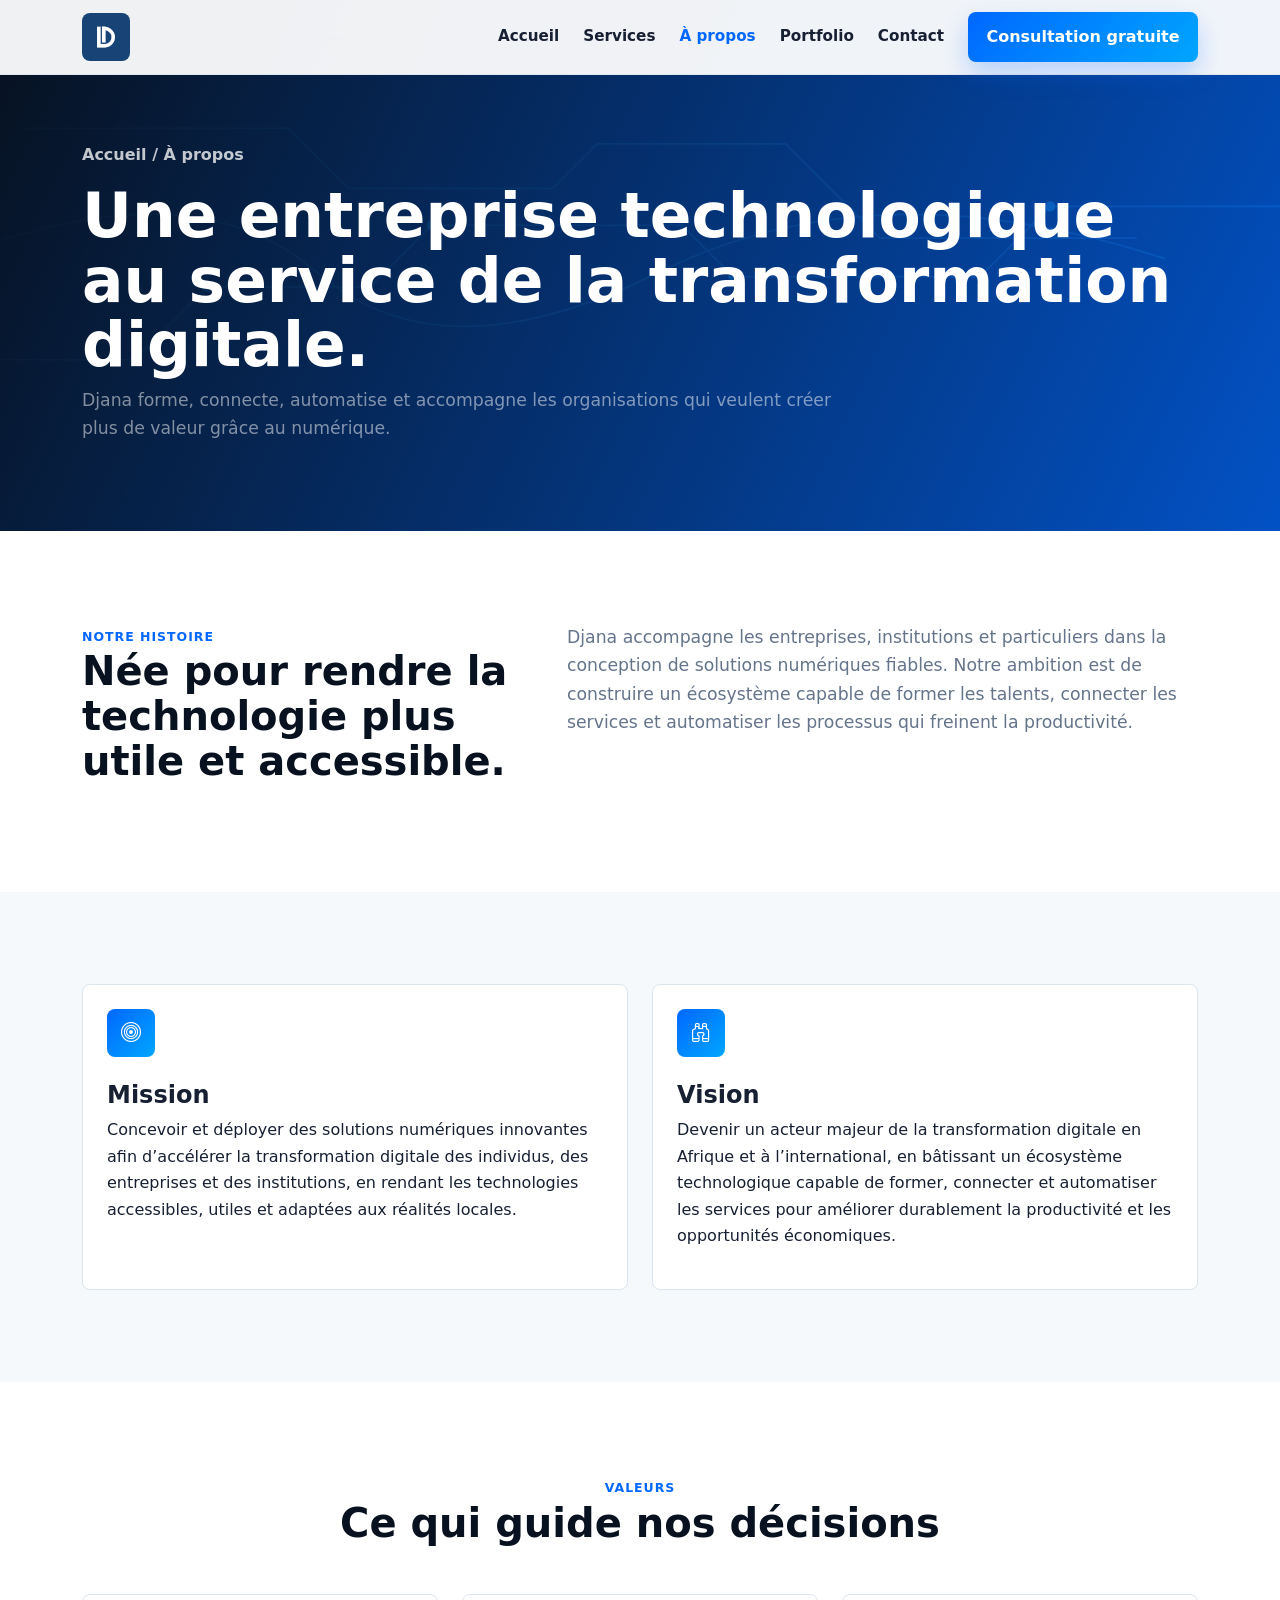
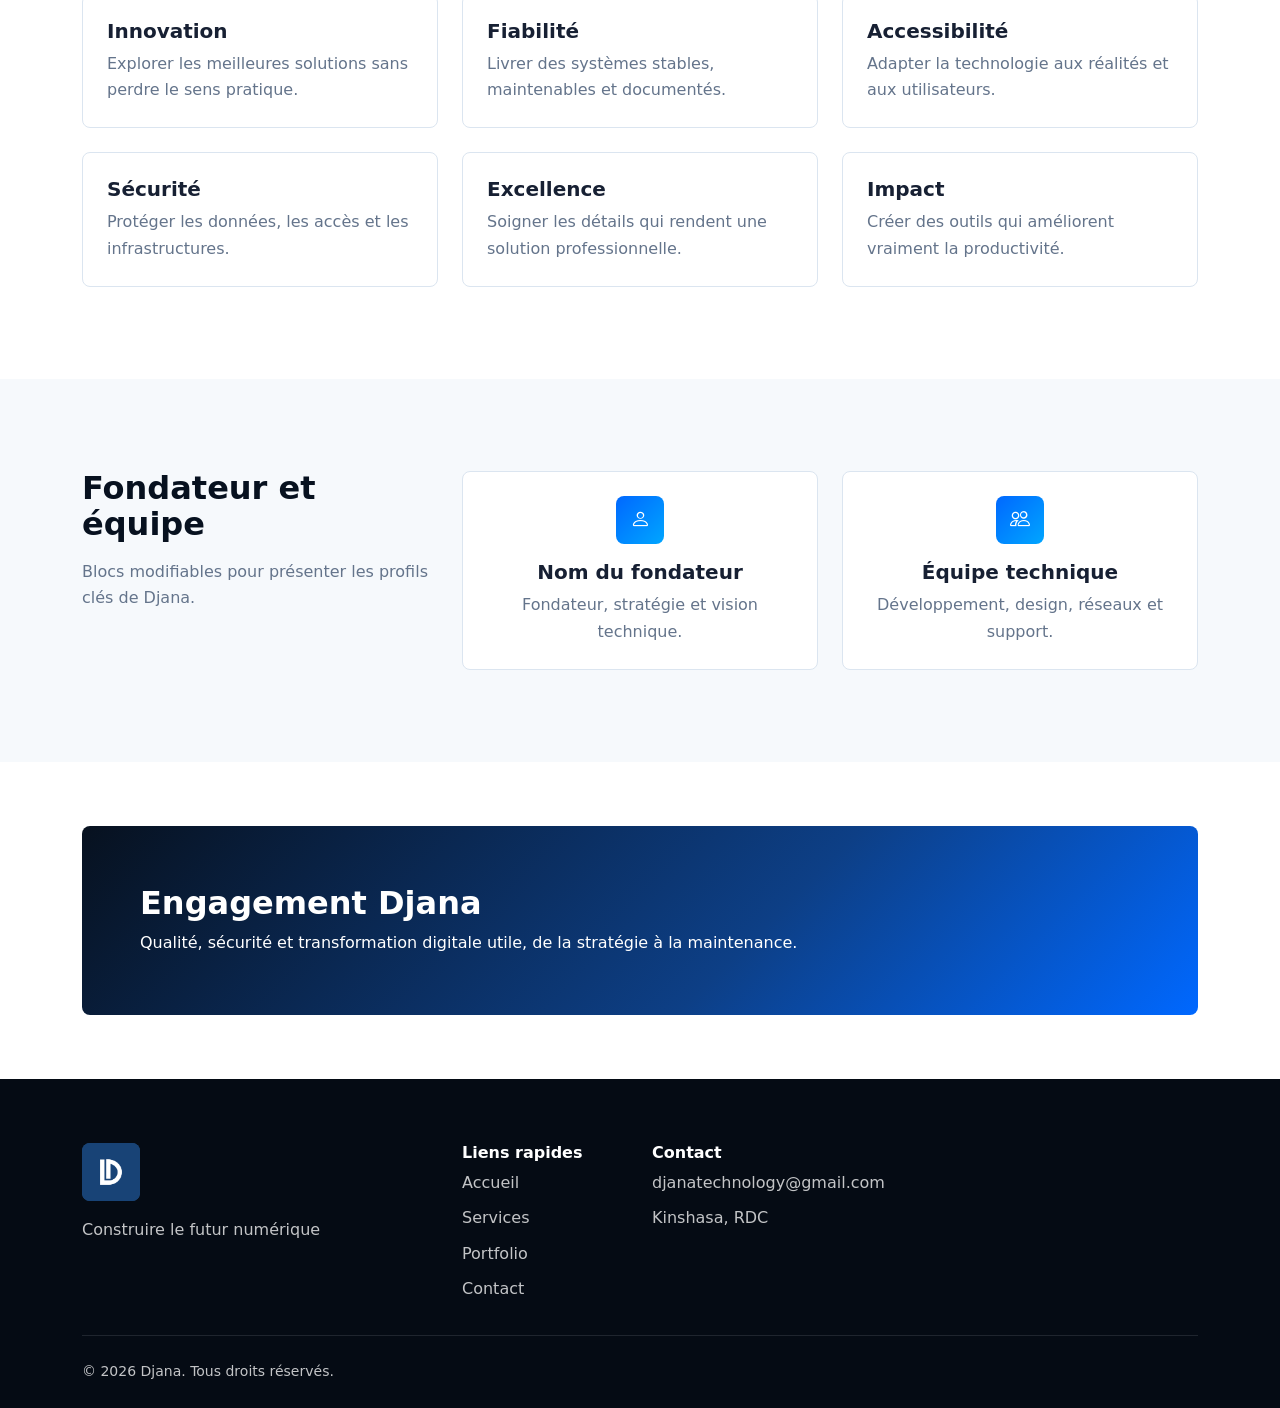
==== about.html @ d336c16b "first commit" ====
<!doctype html>
<html lang="fr">
<head>
  <meta charset="utf-8">
  <meta name="viewport" content="width=device-width, initial-scale=1">
  <title>À propos | Djana</title>
  <link rel="icon" type="image/png" href="assets/images/icon.png">
  <link href="https://cdn.jsdelivr.net/npm/bootstrap@5.3.3/dist/css/bootstrap.min.css" rel="stylesheet">
  <link href="https://cdn.jsdelivr.net/npm/bootstrap-icons@1.11.3/font/bootstrap-icons.css" rel="stylesheet">
  <link href="assets/css/styles.css" rel="stylesheet">
</head>
<body>
  <nav class="navbar navbar-expand-lg fixed-top"><div class="container"><a class="navbar-brand" href="index.html"><img src="assets/images/logo%20bluer.jpg.jpeg" alt="Djana"></a><button class="navbar-toggler" type="button" data-bs-toggle="collapse" data-bs-target="#mainNav" aria-label="Menu"><span class="navbar-toggler-icon"></span></button><div class="collapse navbar-collapse" id="mainNav"><ul class="navbar-nav ms-auto align-items-lg-center gap-lg-2"><li class="nav-item"><a class="nav-link" href="index.html">Accueil</a></li><li class="nav-item"><a class="nav-link" href="services.html">Services</a></li><li class="nav-item"><a class="nav-link active" href="about.html">À propos</a></li><li class="nav-item"><a class="nav-link" href="portfolio.html">Portfolio</a></li><li class="nav-item"><a class="nav-link" href="contact.html">Contact</a></li><li class="nav-item ms-lg-2"><a class="btn btn-primary" href="consultation.html">Consultation gratuite</a></li></ul></div></div></nav>
  <header class="page-hero"><div class="container"><span class="breadcrumb-custom">Accueil / À propos</span><h1 class="mt-3">Une entreprise technologique au service de la transformation digitale.</h1><p class="section-lead text-white-50">Djana forme, connecte, automatise et accompagne les organisations qui veulent créer plus de valeur grâce au numérique.</p></div></header>
  <main>
    <section class="section-padding"><div class="container"><div class="row g-5"><div class="col-lg-5 reveal"><span class="section-kicker">Notre histoire</span><h2 class="section-title display-6">Née pour rendre la technologie plus utile et accessible.</h2></div><div class="col-lg-7 reveal"><p class="section-lead">Djana accompagne les entreprises, institutions et particuliers dans la conception de solutions numériques fiables. Notre ambition est de construire un écosystème capable de former les talents, connecter les services et automatiser les processus qui freinent la productivité.</p></div></div></div></section>
    <section class="section-padding surface"><div class="container"><div class="row g-4"><div class="col-lg-6 reveal"><div class="card-clean p-4"><span class="icon-box mb-4"><i class="bi bi-bullseye"></i></span><h2 class="h4 fw-bold">Mission</h2><p>Concevoir et déployer des solutions numériques innovantes afin d’accélérer la transformation digitale des individus, des entreprises et des institutions, en rendant les technologies accessibles, utiles et adaptées aux réalités locales.</p></div></div><div class="col-lg-6 reveal"><div class="card-clean p-4"><span class="icon-box mb-4"><i class="bi bi-binoculars"></i></span><h2 class="h4 fw-bold">Vision</h2><p>Devenir un acteur majeur de la transformation digitale en Afrique et à l’international, en bâtissant un écosystème technologique capable de former, connecter et automatiser les services pour améliorer durablement la productivité et les opportunités économiques.</p></div></div></div></div></section>
    <section class="section-padding"><div class="container"><div class="text-center mb-5"><span class="section-kicker">Valeurs</span><h2 class="section-title display-6">Ce qui guide nos décisions</h2></div><div class="row g-4"><div class="col-md-4 reveal"><div class="card-clean p-4"><h3 class="h5 fw-bold">Innovation</h3><p class="text-muted-custom mb-0">Explorer les meilleures solutions sans perdre le sens pratique.</p></div></div><div class="col-md-4 reveal"><div class="card-clean p-4"><h3 class="h5 fw-bold">Fiabilité</h3><p class="text-muted-custom mb-0">Livrer des systèmes stables, maintenables et documentés.</p></div></div><div class="col-md-4 reveal"><div class="card-clean p-4"><h3 class="h5 fw-bold">Accessibilité</h3><p class="text-muted-custom mb-0">Adapter la technologie aux réalités et aux utilisateurs.</p></div></div><div class="col-md-4 reveal"><div class="card-clean p-4"><h3 class="h5 fw-bold">Sécurité</h3><p class="text-muted-custom mb-0">Protéger les données, les accès et les infrastructures.</p></div></div><div class="col-md-4 reveal"><div class="card-clean p-4"><h3 class="h5 fw-bold">Excellence</h3><p class="text-muted-custom mb-0">Soigner les détails qui rendent une solution professionnelle.</p></div></div><div class="col-md-4 reveal"><div class="card-clean p-4"><h3 class="h5 fw-bold">Impact</h3><p class="text-muted-custom mb-0">Créer des outils qui améliorent vraiment la productivité.</p></div></div></div></div></section>
    <section class="section-padding surface"><div class="container"><div class="row g-4 align-items-stretch"><div class="col-lg-4 reveal"><h2 class="section-title">Fondateur et équipe</h2><p class="text-muted-custom">Blocs modifiables pour présenter les profils clés de Djana.</p></div><div class="col-md-4 reveal"><div class="card-clean p-4 text-center"><span class="icon-box mb-3"><i class="bi bi-person"></i></span><h3 class="h5 fw-bold">Nom du fondateur</h3><p class="text-muted-custom mb-0">Fondateur, stratégie et vision technique.</p></div></div><div class="col-md-4 reveal"><div class="card-clean p-4 text-center"><span class="icon-box mb-3"><i class="bi bi-people"></i></span><h3 class="h5 fw-bold">Équipe technique</h3><p class="text-muted-custom mb-0">Développement, design, réseaux et support.</p></div></div></div></div></section>
    <section class="section-padding-sm"><div class="container"><div class="cta-band reveal"><h2 class="fw-bold">Engagement Djana</h2><p class="mb-0">Qualité, sécurité et transformation digitale utile, de la stratégie à la maintenance.</p></div></div></section>
  </main>
  <footer class="footer"><div class="container"><div class="row g-4"><div class="col-lg-4"><img class="footer-logo mb-3" src="assets/images/logo%20bluer.jpg.jpeg" alt="Djana"><p>Construire le futur numérique</p></div><div class="col-6 col-lg-2"><h6>Liens rapides</h6><a href="index.html">Accueil</a><a href="services.html">Services</a><a href="portfolio.html">Portfolio</a><a href="contact.html">Contact</a></div><div class="col-lg-3"><h6>Contact</h6><a href="mailto:djanatechnology@gmail.com">djanatechnology@gmail.com</a><span>Kinshasa, RDC</span></div></div><hr class="border-secondary my-4"><p class="mb-0 small">© 2026 Djana. Tous droits réservés.</p></div></footer>
  <button class="back-to-top" aria-label="Retour en haut"><i class="bi bi-arrow-up"></i></button>
  <script src="https://cdn.jsdelivr.net/npm/bootstrap@5.3.3/dist/js/bootstrap.bundle.min.js"></script><script src="assets/js/main.js"></script>
</body>
</html>
---- assets/css/styles.css ----
:root {
  --primary-blue: #0068ff;
  --secondary-blue: #00a6ff;
  --accent-cyan: #25d6ff;
  --dark: #07111f;
  --ink: #172033;
  --light: #f6f9fc;
  --gray: #64748b;
  --line: #dbe5f0;
  --white: #ffffff;
  --success: #16a34a;
  --danger: #dc2626;
  --shadow: 0 18px 48px rgba(8, 24, 48, .11);
  --shadow-soft: 0 12px 30px rgba(8, 24, 48, .08);
}

* { box-sizing: border-box; }
html { scroll-behavior: smooth; }
body {
  margin: 0;
  color: var(--ink);
  font-family: Inter, system-ui, -apple-system, BlinkMacSystemFont, "Segoe UI", sans-serif;
  background: var(--white);
  line-height: 1.65;
}

a { color: inherit; text-decoration: none; }
img { max-width: 100%; display: block; }
.text-muted-custom { color: var(--gray); }
.section-padding { padding: 92px 0; }
.section-padding-sm { padding: 64px 0; }
.section-kicker {
  color: var(--primary-blue);
  font-weight: 800;
  letter-spacing: .08em;
  text-transform: uppercase;
  font-size: .78rem;
}
.section-title {
  color: var(--dark);
  font-weight: 800;
  line-height: 1.12;
  margin-bottom: 1rem;
}
.section-lead {
  color: var(--gray);
  max-width: 760px;
  font-size: 1.08rem;
}

.navbar {
  background: rgba(255, 255, 255, .94);
  backdrop-filter: blur(18px);
  border-bottom: 1px solid rgba(219, 229, 240, .8);
  transition: box-shadow .25s ease, padding .25s ease;
}
.navbar.scrolled { box-shadow: var(--shadow-soft); }
.navbar-brand img {
  height: 48px;
  width: 48px;
  border-radius: 8px;
  object-fit: cover;
}
.nav-link {
  color: var(--ink) !important;
  font-weight: 700;
  font-size: .95rem;
}
.nav-link:hover, .nav-link.active { color: var(--primary-blue) !important; }
.navbar-toggler { border: 0; box-shadow: none !important; }

.btn {
  border-radius: 8px;
  font-weight: 800;
  padding: .82rem 1.15rem;
}
.btn-primary {
  background: linear-gradient(135deg, var(--primary-blue), var(--secondary-blue));
  border: 0;
  box-shadow: 0 12px 24px rgba(0, 104, 255, .24);
}
.btn-primary:hover { transform: translateY(-1px); box-shadow: 0 16px 30px rgba(0, 104, 255, .30); }
.btn-outline-primary {
  color: var(--primary-blue);
  border-color: rgba(0, 104, 255, .35);
}
.btn-outline-primary:hover {
  background: var(--primary-blue);
  border-color: var(--primary-blue);
}
.btn-light-blue {
  color: var(--primary-blue);
  background: rgba(0, 104, 255, .08);
  border: 1px solid rgba(0, 104, 255, .14);
}

.hero {
  position: relative;
  min-height: 92vh;
  display: flex;
  align-items: center;
  overflow: hidden;
  padding: 126px 0 72px;
  color: var(--white);
  background:
    linear-gradient(110deg, rgba(7, 17, 31, .96), rgba(8, 41, 88, .84) 52%, rgba(0, 104, 255, .67)),
    url("../images/hero-technology.svg") center/cover no-repeat;
}
.hero::after {
  content: "";
  position: absolute;
  inset: auto 0 0;
  height: 110px;
  background: linear-gradient(180deg, transparent, rgba(246,249,252,.9));
  pointer-events: none;
}
.hero-content { position: relative; z-index: 1; }
.hero h1 {
  font-size: clamp(2.5rem, 6vw, 5.2rem);
  line-height: .98;
  letter-spacing: 0;
  font-weight: 900;
  max-width: 850px;
}
.hero p {
  color: rgba(255,255,255,.84);
  font-size: clamp(1.05rem, 2vw, 1.35rem);
  max-width: 690px;
}
.hero-metrics {
  display: grid;
  grid-template-columns: repeat(3, minmax(0, 1fr));
  gap: 14px;
  max-width: 720px;
  margin-top: 34px;
}
.hero-metric {
  border: 1px solid rgba(255,255,255,.16);
  background: rgba(255,255,255,.08);
  border-radius: 8px;
  padding: 16px;
}
.hero-metric strong { display: block; font-size: 1.55rem; }
.hero-metric span { color: rgba(255,255,255,.74); font-size: .9rem; }

.surface { background: var(--light); }
.card-clean {
  height: 100%;
  background: var(--white);
  border: 1px solid var(--line);
  border-radius: 8px;
  box-shadow: none;
  transition: transform .22s ease, box-shadow .22s ease, border-color .22s ease;
}
.card-clean:hover {
  transform: translateY(-5px);
  box-shadow: var(--shadow);
  border-color: rgba(0, 104, 255, .24);
}
.icon-box {
  width: 48px;
  height: 48px;
  border-radius: 8px;
  display: inline-flex;
  align-items: center;
  justify-content: center;
  color: var(--white);
  background: linear-gradient(135deg, var(--primary-blue), var(--secondary-blue));
  font-size: 1.25rem;
}
.feature-list {
  list-style: none;
  padding: 0;
  margin: 0;
}
.feature-list li {
  display: flex;
  gap: 10px;
  margin-bottom: 12px;
  color: var(--gray);
}
.feature-list i { color: var(--primary-blue); margin-top: 5px; }
.tech-pill {
  display: inline-flex;
  align-items: center;
  gap: 8px;
  padding: 10px 14px;
  border: 1px solid var(--line);
  background: var(--white);
  border-radius: 8px;
  font-weight: 800;
  margin: 6px;
}
.process-step {
  position: relative;
  padding-left: 68px;
  min-height: 70px;
}
.process-step .number {
  position: absolute;
  left: 0;
  top: 0;
  width: 48px;
  height: 48px;
  border-radius: 8px;
  display: grid;
  place-items: center;
  background: var(--dark);
  color: var(--white);
  font-weight: 900;
}
.stat-number {
  color: var(--dark);
  font-weight: 900;
  font-size: clamp(2rem, 4vw, 3.2rem);
}
.testimonial {
  border-left: 4px solid var(--primary-blue);
}
.cta-band {
  color: var(--white);
  background: linear-gradient(135deg, var(--dark), #0d3f86 60%, var(--primary-blue));
  border-radius: 8px;
  padding: clamp(32px, 6vw, 58px);
}
.page-hero {
  padding: 142px 0 72px;
  color: var(--white);
  background:
    linear-gradient(115deg, rgba(7,17,31,.96), rgba(0,104,255,.74)),
    url("../images/page-technology.svg") center/cover no-repeat;
}
.page-hero h1 {
  font-weight: 900;
  line-height: 1.05;
  font-size: clamp(2.2rem, 4.8vw, 4.4rem);
}
.breadcrumb-custom {
  color: rgba(255,255,255,.76);
  font-weight: 700;
}
.portfolio-filter .btn.active {
  color: var(--white);
  background: var(--primary-blue);
  border-color: var(--primary-blue);
}
.project-thumb {
  aspect-ratio: 16/10;
  background: var(--light);
  border-radius: 8px 8px 0 0;
  overflow: hidden;
}
.project-thumb img { width: 100%; height: 100%; object-fit: cover; }
.form-control, .form-select {
  border-radius: 8px;
  border-color: var(--line);
  padding: .86rem .95rem;
}
.form-control:focus, .form-select:focus {
  border-color: var(--primary-blue);
  box-shadow: 0 0 0 .22rem rgba(0,104,255,.12);
}
.form-status {
  display: none;
  border-radius: 8px;
  padding: 12px 14px;
  font-weight: 700;
}
.form-status.success { display: block; color: #065f25; background: #dcfce7; }
.form-status.error { display: block; color: #991b1b; background: #fee2e2; }

.footer {
  background: #050b14;
  color: rgba(255,255,255,.76);
  padding: 64px 0 24px;
}
.footer h6 { color: var(--white); font-weight: 900; }
.footer a { color: rgba(255,255,255,.76); display: block; margin-bottom: 9px; }
.footer a:hover { color: var(--accent-cyan); }
.footer-logo {
  height: 58px;
  width: 58px;
  object-fit: contain;
  background: #1f4b7b;
  border-radius: 8px;
  padding: 0;
}
.social-link {
  width: 38px;
  height: 38px;
  display: inline-flex !important;
  align-items: center;
  justify-content: center;
  margin-right: 8px;
  border: 1px solid rgba(255,255,255,.16);
  border-radius: 8px;
}
.back-to-top {
  position: fixed;
  right: 18px;
  bottom: 18px;
  width: 44px;
  height: 44px;
  border: 0;
  border-radius: 8px;
  color: var(--white);
  background: var(--primary-blue);
  box-shadow: var(--shadow-soft);
  opacity: 0;
  visibility: hidden;
  transform: translateY(10px);
  transition: .2s ease;
  z-index: 1040;
}
.back-to-top.visible {
  opacity: 1;
  visibility: visible;
  transform: translateY(0);
}
.reveal {
  opacity: 0;
  transform: translateY(24px);
  transition: opacity .65s ease, transform .65s ease;
}
.reveal.visible {
  opacity: 1;
  transform: translateY(0);
}

@media (max-width: 991.98px) {
  .section-padding { padding: 72px 0; }
  .hero { min-height: auto; }
  .hero-metrics { grid-template-columns: 1fr; }
  .navbar-collapse {
    padding: 18px 0;
    border-top: 1px solid var(--line);
    margin-top: 12px;
  }
}

@media (max-width: 575.98px) {
  .btn { width: 100%; }
  .btn + .btn { margin-top: 10px; }
  .section-padding { padding: 56px 0; }
  .page-hero { padding-top: 118px; }
}
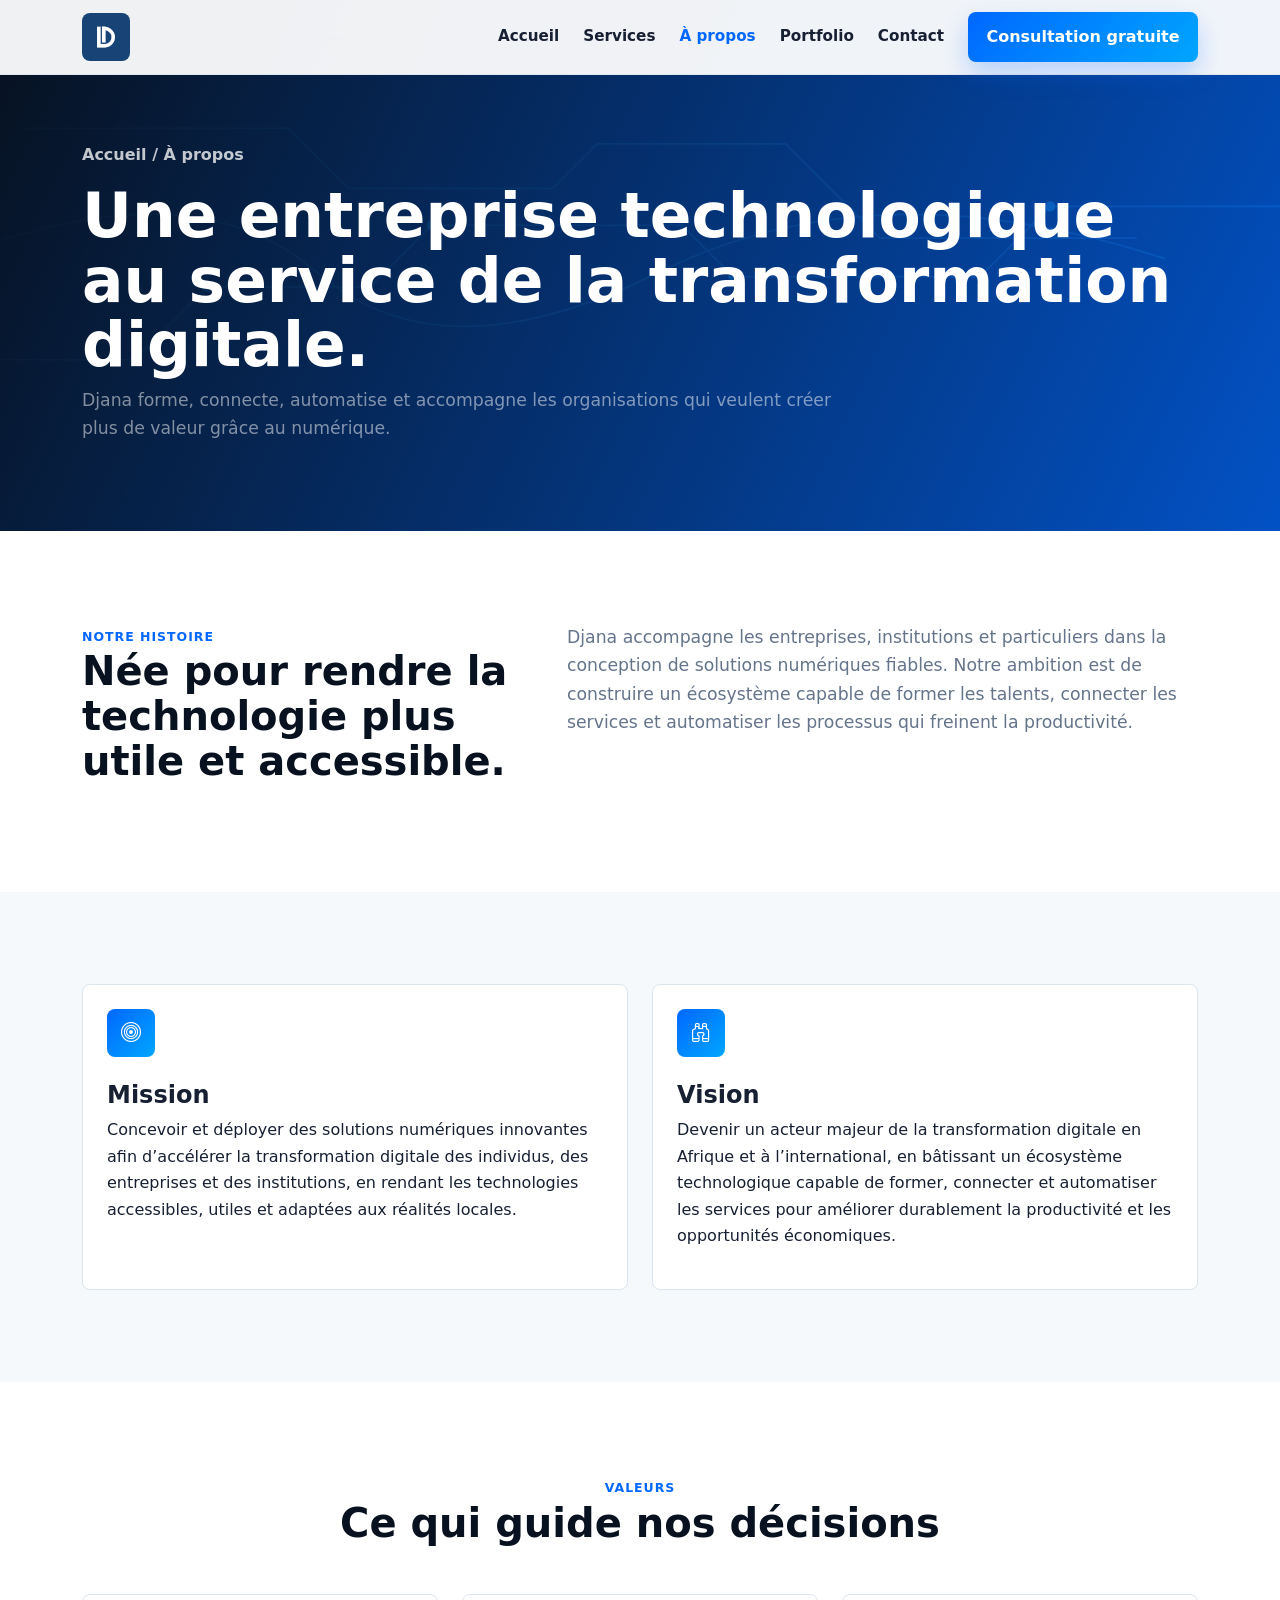
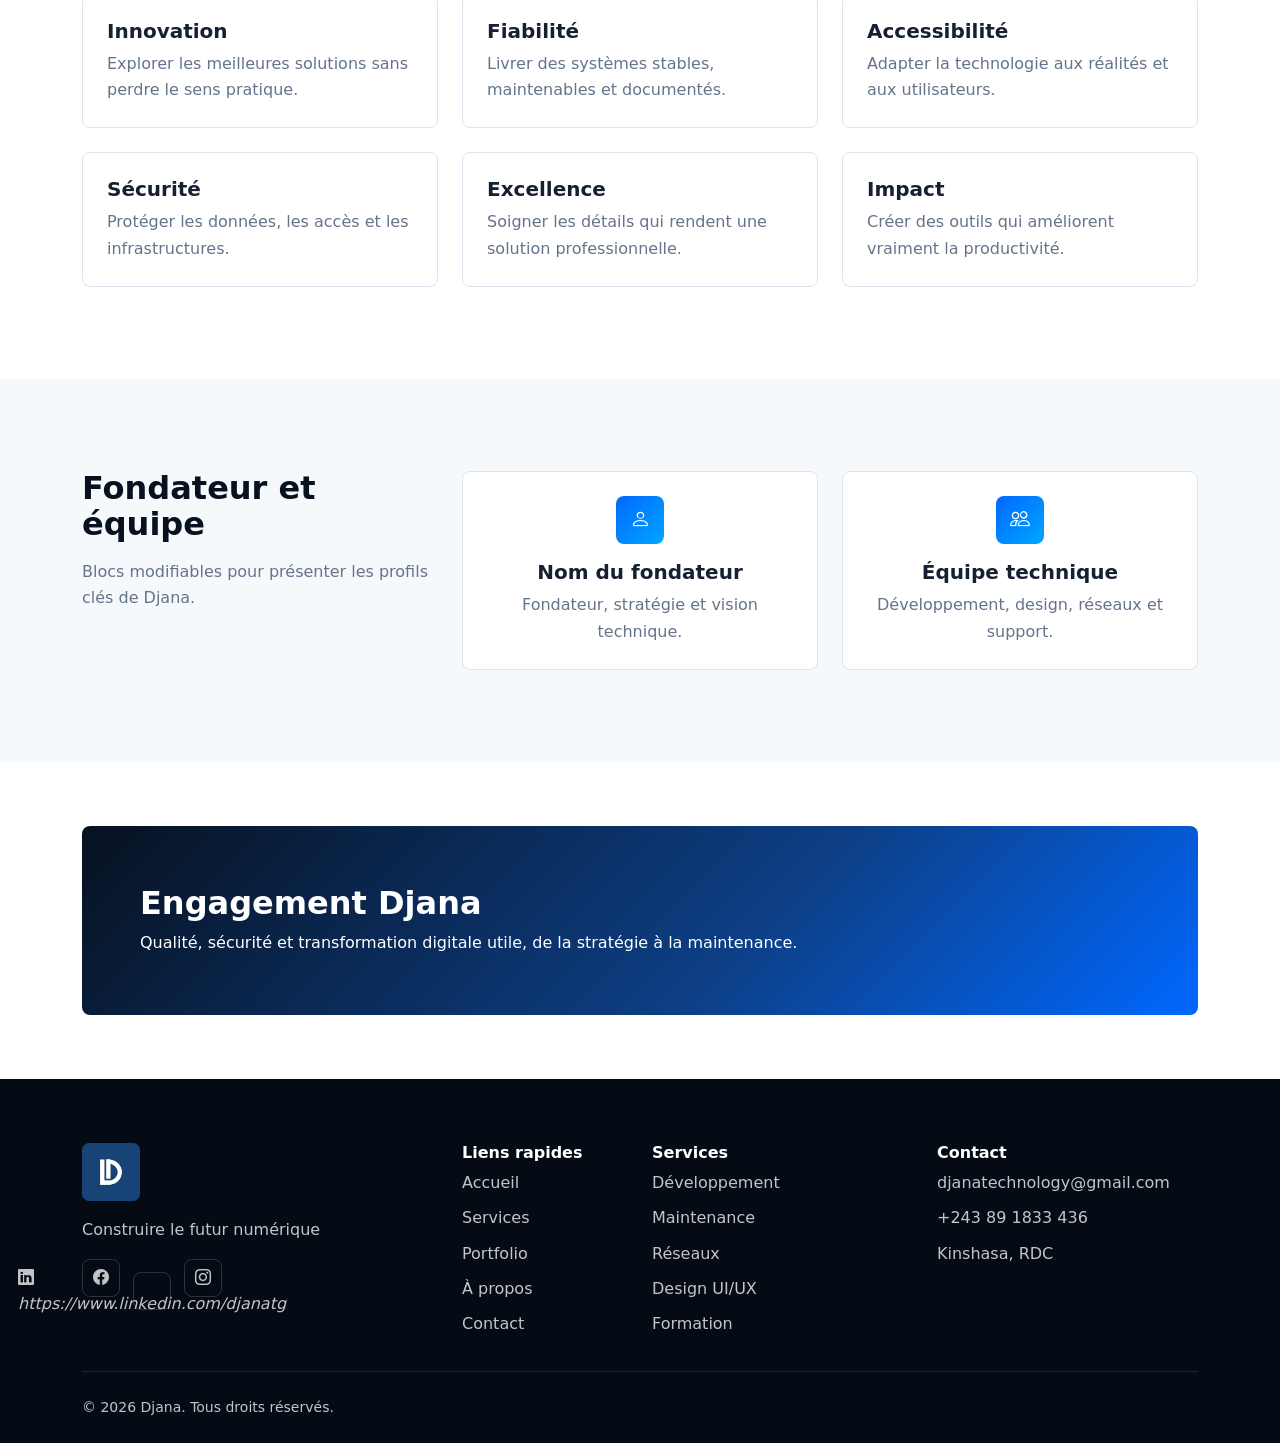
==== commit b08d401d: "ajout du footer central" ====
--- a/about.html
+++ b/about.html
@@ -10,7 +10,7 @@
   <link href="assets/css/styles.css" rel="stylesheet">
 </head>
 <body>
-  <nav class="navbar navbar-expand-lg fixed-top"><div class="container"><a class="navbar-brand" href="index.html"><img src="assets/images/logo%20bluer.jpg.jpeg" alt="Djana"></a><button class="navbar-toggler" type="button" data-bs-toggle="collapse" data-bs-target="#mainNav" aria-label="Menu"><span class="navbar-toggler-icon"></span></button><div class="collapse navbar-collapse" id="mainNav"><ul class="navbar-nav ms-auto align-items-lg-center gap-lg-2"><li class="nav-item"><a class="nav-link" href="index.html">Accueil</a></li><li class="nav-item"><a class="nav-link" href="services.html">Services</a></li><li class="nav-item"><a class="nav-link active" href="about.html">À propos</a></li><li class="nav-item"><a class="nav-link" href="portfolio.html">Portfolio</a></li><li class="nav-item"><a class="nav-link" href="contact.html">Contact</a></li><li class="nav-item ms-lg-2"><a class="btn btn-primary" href="consultation.html">Consultation gratuite</a></li></ul></div></div></nav>
+  <div id="navbar"></div>
   <header class="page-hero"><div class="container"><span class="breadcrumb-custom">Accueil / À propos</span><h1 class="mt-3">Une entreprise technologique au service de la transformation digitale.</h1><p class="section-lead text-white-50">Djana forme, connecte, automatise et accompagne les organisations qui veulent créer plus de valeur grâce au numérique.</p></div></header>
   <main>
     <section class="section-padding"><div class="container"><div class="row g-5"><div class="col-lg-5 reveal"><span class="section-kicker">Notre histoire</span><h2 class="section-title display-6">Née pour rendre la technologie plus utile et accessible.</h2></div><div class="col-lg-7 reveal"><p class="section-lead">Djana accompagne les entreprises, institutions et particuliers dans la conception de solutions numériques fiables. Notre ambition est de construire un écosystème capable de former les talents, connecter les services et automatiser les processus qui freinent la productivité.</p></div></div></div></section>
@@ -19,8 +19,10 @@
     <section class="section-padding surface"><div class="container"><div class="row g-4 align-items-stretch"><div class="col-lg-4 reveal"><h2 class="section-title">Fondateur et équipe</h2><p class="text-muted-custom">Blocs modifiables pour présenter les profils clés de Djana.</p></div><div class="col-md-4 reveal"><div class="card-clean p-4 text-center"><span class="icon-box mb-3"><i class="bi bi-person"></i></span><h3 class="h5 fw-bold">Nom du fondateur</h3><p class="text-muted-custom mb-0">Fondateur, stratégie et vision technique.</p></div></div><div class="col-md-4 reveal"><div class="card-clean p-4 text-center"><span class="icon-box mb-3"><i class="bi bi-people"></i></span><h3 class="h5 fw-bold">Équipe technique</h3><p class="text-muted-custom mb-0">Développement, design, réseaux et support.</p></div></div></div></div></section>
     <section class="section-padding-sm"><div class="container"><div class="cta-band reveal"><h2 class="fw-bold">Engagement Djana</h2><p class="mb-0">Qualité, sécurité et transformation digitale utile, de la stratégie à la maintenance.</p></div></div></section>
   </main>
-  <footer class="footer"><div class="container"><div class="row g-4"><div class="col-lg-4"><img class="footer-logo mb-3" src="assets/images/logo%20bluer.jpg.jpeg" alt="Djana"><p>Construire le futur numérique</p></div><div class="col-6 col-lg-2"><h6>Liens rapides</h6><a href="index.html">Accueil</a><a href="services.html">Services</a><a href="portfolio.html">Portfolio</a><a href="contact.html">Contact</a></div><div class="col-lg-3"><h6>Contact</h6><a href="mailto:djanatechnology@gmail.com">djanatechnology@gmail.com</a><span>Kinshasa, RDC</span></div></div><hr class="border-secondary my-4"><p class="mb-0 small">© 2026 Djana. Tous droits réservés.</p></div></footer>
+  <div id="footer"></div>
   <button class="back-to-top" aria-label="Retour en haut"><i class="bi bi-arrow-up"></i></button>
-  <script src="https://cdn.jsdelivr.net/npm/bootstrap@5.3.3/dist/js/bootstrap.bundle.min.js"></script><script src="assets/js/main.js"></script>
+  <script src="https://cdn.jsdelivr.net/npm/bootstrap@5.3.3/dist/js/bootstrap.bundle.min.js"></script>
+  <script src="assets/js/components.js"></script>
+  <script src="assets/js/main.js"></script>
 </body>
 </html>
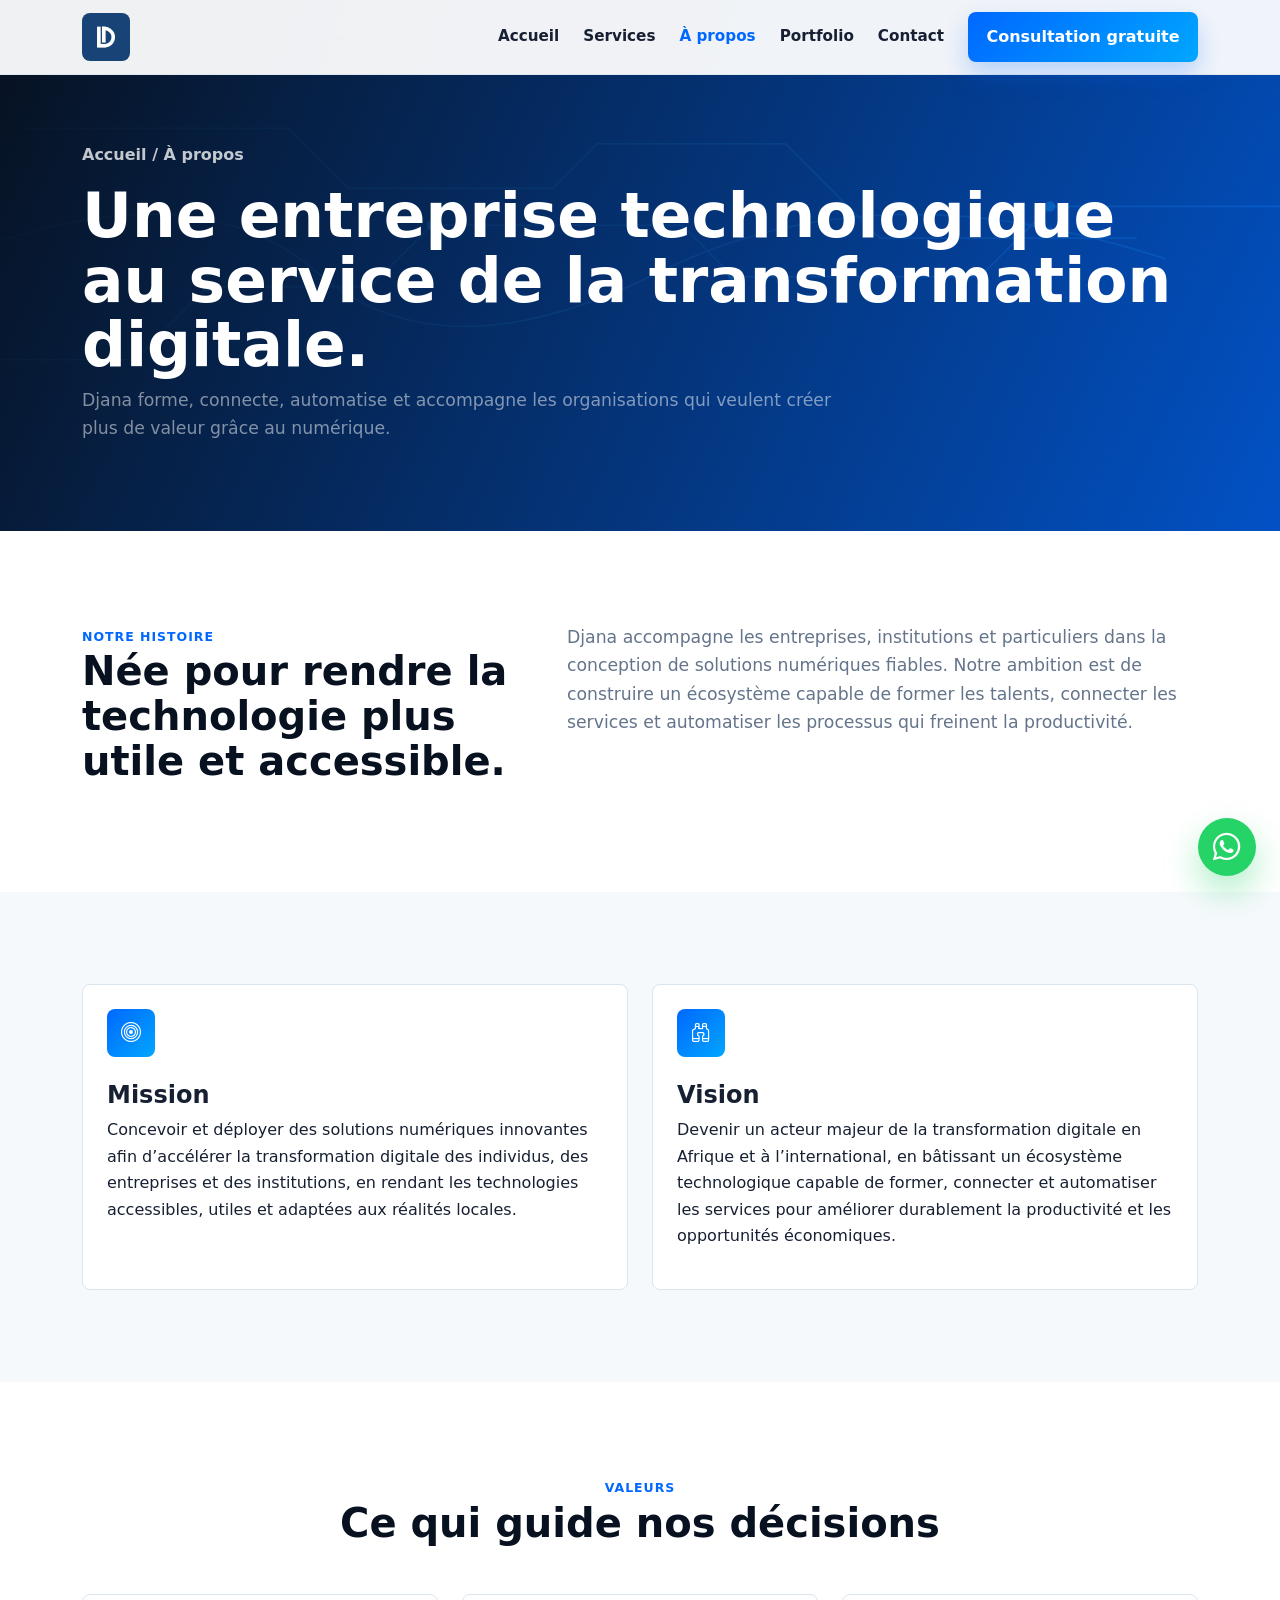
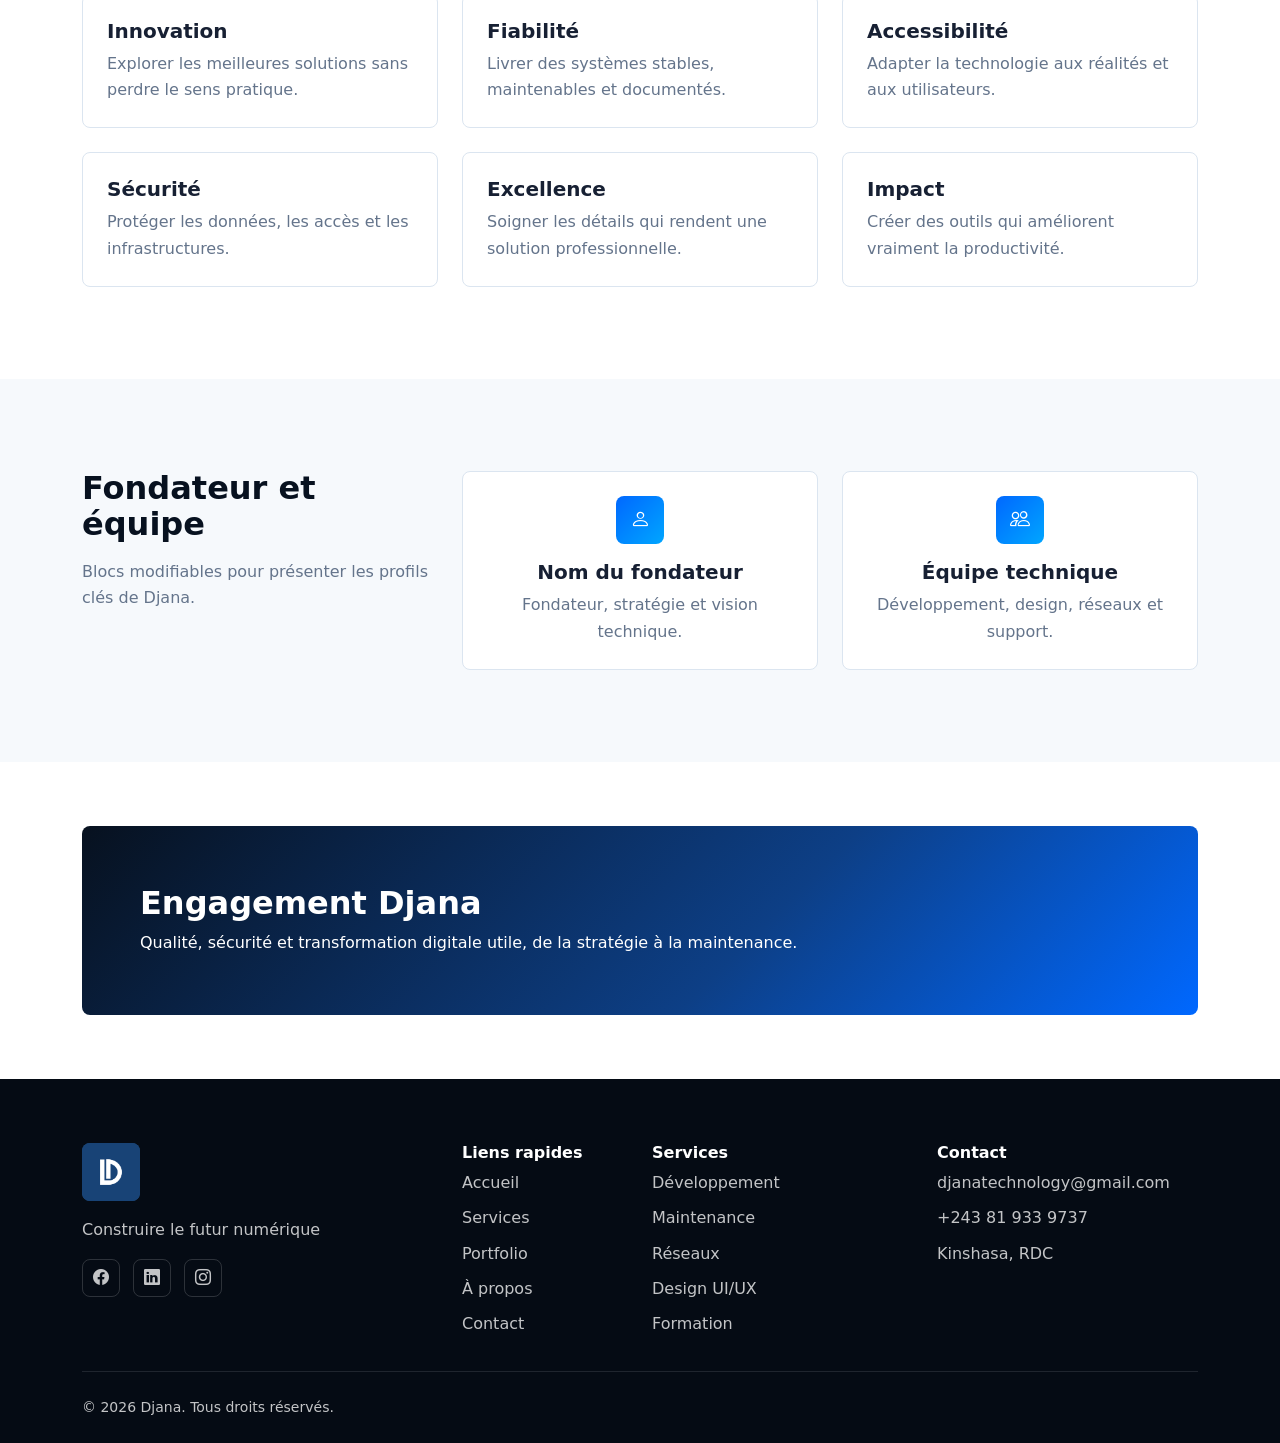
==== commit dae82c96: "config formulaire avec whatsapp" ====
--- a/about.html
+++ b/about.html
@@ -20,6 +20,7 @@
     <section class="section-padding-sm"><div class="container"><div class="cta-band reveal"><h2 class="fw-bold">Engagement Djana</h2><p class="mb-0">Qualité, sécurité et transformation digitale utile, de la stratégie à la maintenance.</p></div></div></section>
   </main>
   <div id="footer"></div>
+  <div id="whatsapp"></div>
   <button class="back-to-top" aria-label="Retour en haut"><i class="bi bi-arrow-up"></i></button>
   <script src="https://cdn.jsdelivr.net/npm/bootstrap@5.3.3/dist/js/bootstrap.bundle.min.js"></script>
   <script src="assets/js/components.js"></script>
--- a/assets/css/styles.css
+++ b/assets/css/styles.css
@@ -295,10 +295,37 @@
   border: 1px solid rgba(255,255,255,.16);
   border-radius: 8px;
 }
+.whatsapp-float {
+  position: fixed;
+  right: 24px;
+  bottom: 24px;
+  z-index: 1060;
+  width: 58px;
+  height: 58px;
+  display: inline-flex;
+  align-items: center;
+  justify-content: center;
+  color: var(--white);
+  background: #25d366;
+  border-radius: 50%;
+  box-shadow: 0 16px 34px rgba(37, 211, 102, .36);
+  font-size: 1.72rem;
+  transition: transform .2s ease, box-shadow .2s ease, background .2s ease;
+}
+.whatsapp-float:hover {
+  color: var(--white);
+  background: #1fbd5a;
+  transform: translateY(-3px) scale(1.04);
+  box-shadow: 0 20px 42px rgba(37, 211, 102, .46);
+}
+.whatsapp-float:focus-visible {
+  outline: 3px solid rgba(37, 211, 102, .35);
+  outline-offset: 4px;
+}
 .back-to-top {
   position: fixed;
   right: 18px;
-  bottom: 18px;
+  bottom: 94px;
   width: 44px;
   height: 44px;
   border: 0;
@@ -343,4 +370,15 @@
   .btn + .btn { margin-top: 10px; }
   .section-padding { padding: 56px 0; }
   .page-hero { padding-top: 118px; }
-}
+  .whatsapp-float {
+    right: 18px;
+    bottom: 18px;
+    width: 54px;
+    height: 54px;
+    font-size: 1.55rem;
+  }
+  .back-to-top {
+    right: 18px;
+    bottom: 84px;
+  }
+}
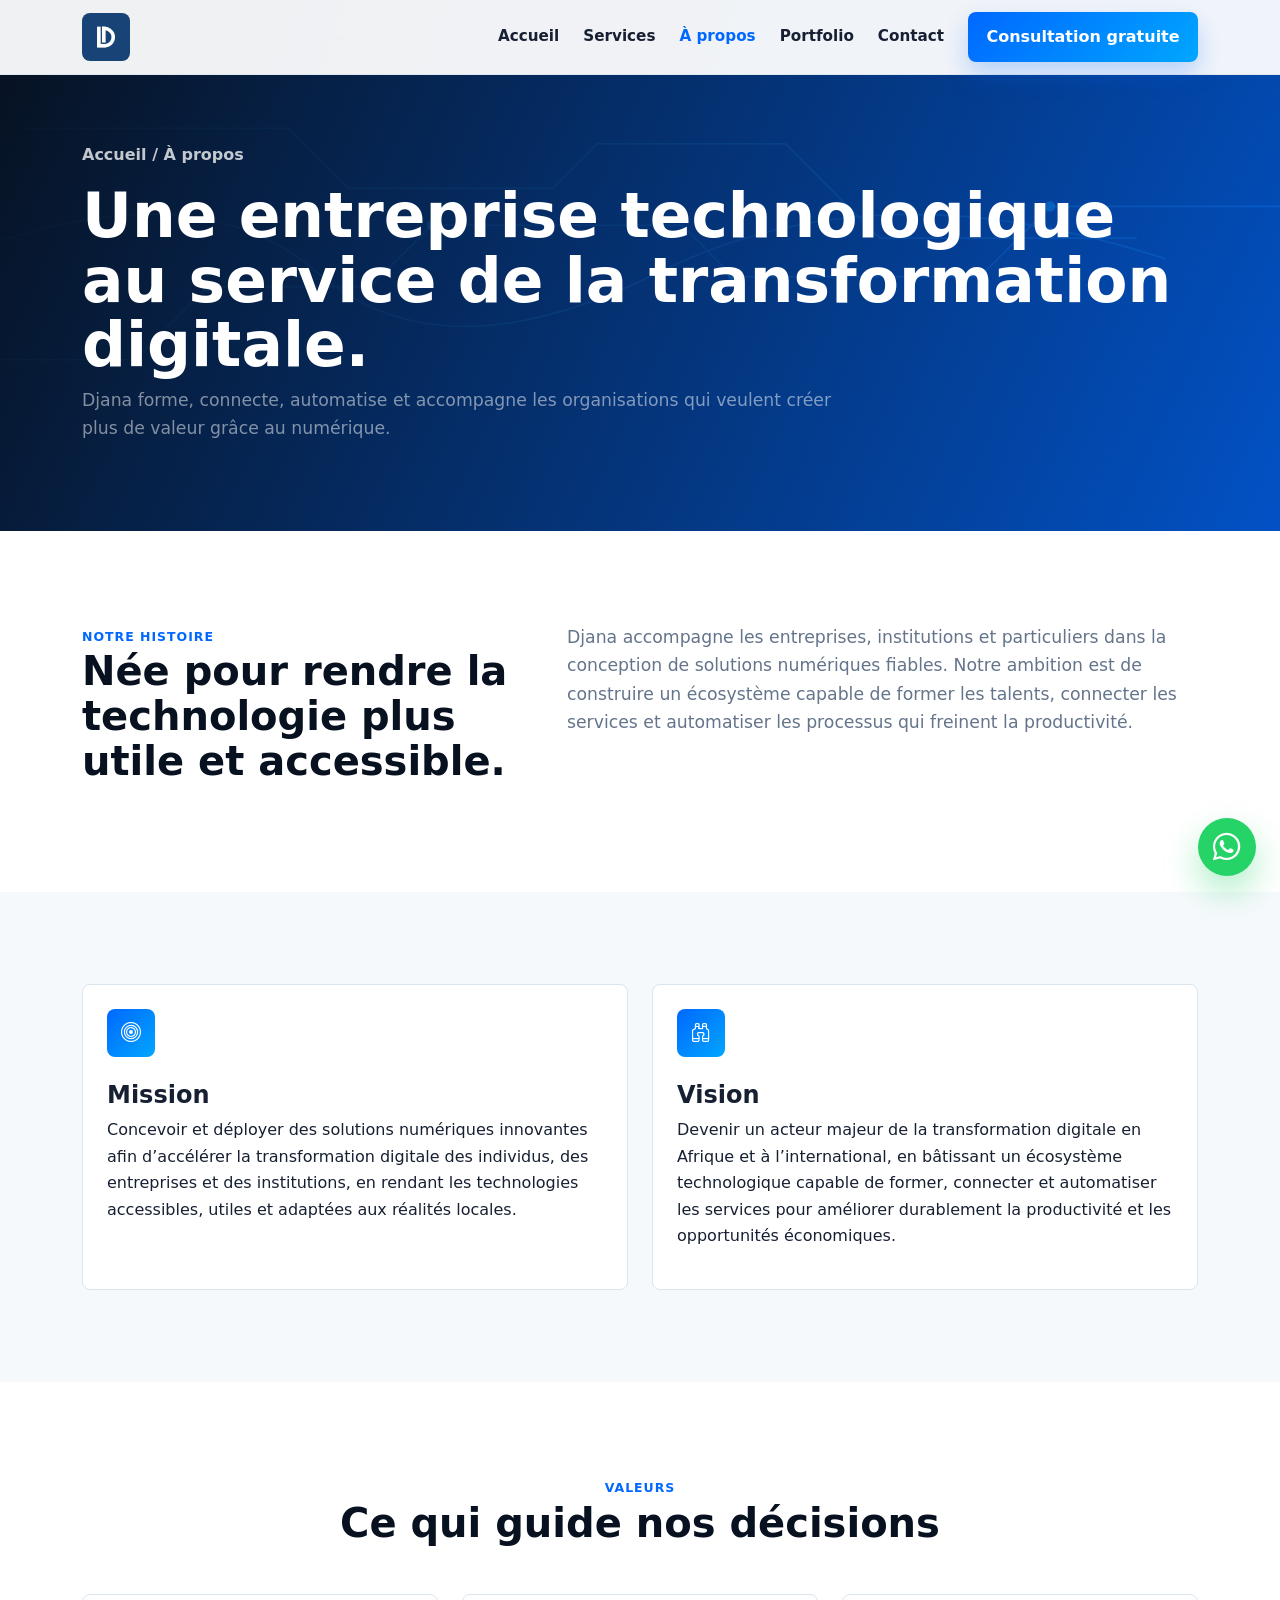
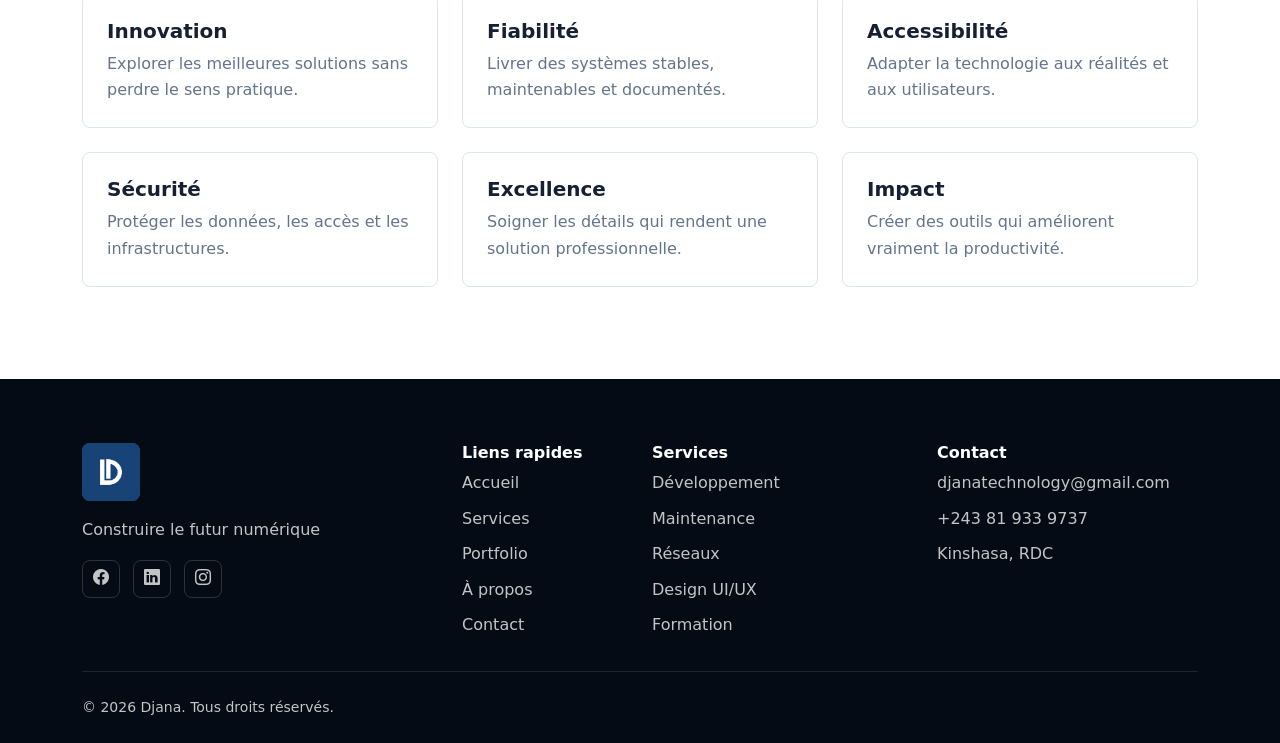
==== commit 4c73c13b: "la section'Fondateur et équipe' masquee pour le moment dans le fichier about.html" ====
--- a/about.html
+++ b/about.html
@@ -16,8 +16,8 @@
     <section class="section-padding"><div class="container"><div class="row g-5"><div class="col-lg-5 reveal"><span class="section-kicker">Notre histoire</span><h2 class="section-title display-6">Née pour rendre la technologie plus utile et accessible.</h2></div><div class="col-lg-7 reveal"><p class="section-lead">Djana accompagne les entreprises, institutions et particuliers dans la conception de solutions numériques fiables. Notre ambition est de construire un écosystème capable de former les talents, connecter les services et automatiser les processus qui freinent la productivité.</p></div></div></div></section>
     <section class="section-padding surface"><div class="container"><div class="row g-4"><div class="col-lg-6 reveal"><div class="card-clean p-4"><span class="icon-box mb-4"><i class="bi bi-bullseye"></i></span><h2 class="h4 fw-bold">Mission</h2><p>Concevoir et déployer des solutions numériques innovantes afin d’accélérer la transformation digitale des individus, des entreprises et des institutions, en rendant les technologies accessibles, utiles et adaptées aux réalités locales.</p></div></div><div class="col-lg-6 reveal"><div class="card-clean p-4"><span class="icon-box mb-4"><i class="bi bi-binoculars"></i></span><h2 class="h4 fw-bold">Vision</h2><p>Devenir un acteur majeur de la transformation digitale en Afrique et à l’international, en bâtissant un écosystème technologique capable de former, connecter et automatiser les services pour améliorer durablement la productivité et les opportunités économiques.</p></div></div></div></div></section>
     <section class="section-padding"><div class="container"><div class="text-center mb-5"><span class="section-kicker">Valeurs</span><h2 class="section-title display-6">Ce qui guide nos décisions</h2></div><div class="row g-4"><div class="col-md-4 reveal"><div class="card-clean p-4"><h3 class="h5 fw-bold">Innovation</h3><p class="text-muted-custom mb-0">Explorer les meilleures solutions sans perdre le sens pratique.</p></div></div><div class="col-md-4 reveal"><div class="card-clean p-4"><h3 class="h5 fw-bold">Fiabilité</h3><p class="text-muted-custom mb-0">Livrer des systèmes stables, maintenables et documentés.</p></div></div><div class="col-md-4 reveal"><div class="card-clean p-4"><h3 class="h5 fw-bold">Accessibilité</h3><p class="text-muted-custom mb-0">Adapter la technologie aux réalités et aux utilisateurs.</p></div></div><div class="col-md-4 reveal"><div class="card-clean p-4"><h3 class="h5 fw-bold">Sécurité</h3><p class="text-muted-custom mb-0">Protéger les données, les accès et les infrastructures.</p></div></div><div class="col-md-4 reveal"><div class="card-clean p-4"><h3 class="h5 fw-bold">Excellence</h3><p class="text-muted-custom mb-0">Soigner les détails qui rendent une solution professionnelle.</p></div></div><div class="col-md-4 reveal"><div class="card-clean p-4"><h3 class="h5 fw-bold">Impact</h3><p class="text-muted-custom mb-0">Créer des outils qui améliorent vraiment la productivité.</p></div></div></div></div></section>
-    <section class="section-padding surface"><div class="container"><div class="row g-4 align-items-stretch"><div class="col-lg-4 reveal"><h2 class="section-title">Fondateur et équipe</h2><p class="text-muted-custom">Blocs modifiables pour présenter les profils clés de Djana.</p></div><div class="col-md-4 reveal"><div class="card-clean p-4 text-center"><span class="icon-box mb-3"><i class="bi bi-person"></i></span><h3 class="h5 fw-bold">Nom du fondateur</h3><p class="text-muted-custom mb-0">Fondateur, stratégie et vision technique.</p></div></div><div class="col-md-4 reveal"><div class="card-clean p-4 text-center"><span class="icon-box mb-3"><i class="bi bi-people"></i></span><h3 class="h5 fw-bold">Équipe technique</h3><p class="text-muted-custom mb-0">Développement, design, réseaux et support.</p></div></div></div></div></section>
-    <section class="section-padding-sm"><div class="container"><div class="cta-band reveal"><h2 class="fw-bold">Engagement Djana</h2><p class="mb-0">Qualité, sécurité et transformation digitale utile, de la stratégie à la maintenance.</p></div></div></section>
+    <!-- <section class="section-padding surface"><div class="container"><div class="row g-4 align-items-stretch"><div class="col-lg-4 reveal"><h2 class="section-title">Fondateur et équipe</h2><p class="text-muted-custom">Blocs modifiables pour présenter les profils clés de Djana.</p></div><div class="col-md-4 reveal"><div class="card-clean p-4 text-center"><span class="icon-box mb-3"><i class="bi bi-person"></i></span><h3 class="h5 fw-bold">Nom du fondateur</h3><p class="text-muted-custom mb-0">Fondateur, stratégie et vision technique.</p></div></div><div class="col-md-4 reveal"><div class="card-clean p-4 text-center"><span class="icon-box mb-3"><i class="bi bi-people"></i></span><h3 class="h5 fw-bold">Équipe technique</h3><p class="text-muted-custom mb-0">Développement, design, réseaux et support.</p></div></div></div></div></section>
+    <section class="section-padding-sm"><div class="container"><div class="cta-band reveal"><h2 class="fw-bold">Engagement Djana</h2><p class="mb-0">Qualité, sécurité et transformation digitale utile, de la stratégie à la maintenance.</p></div></div></section> -->
   </main>
   <div id="footer"></div>
   <div id="whatsapp"></div>
